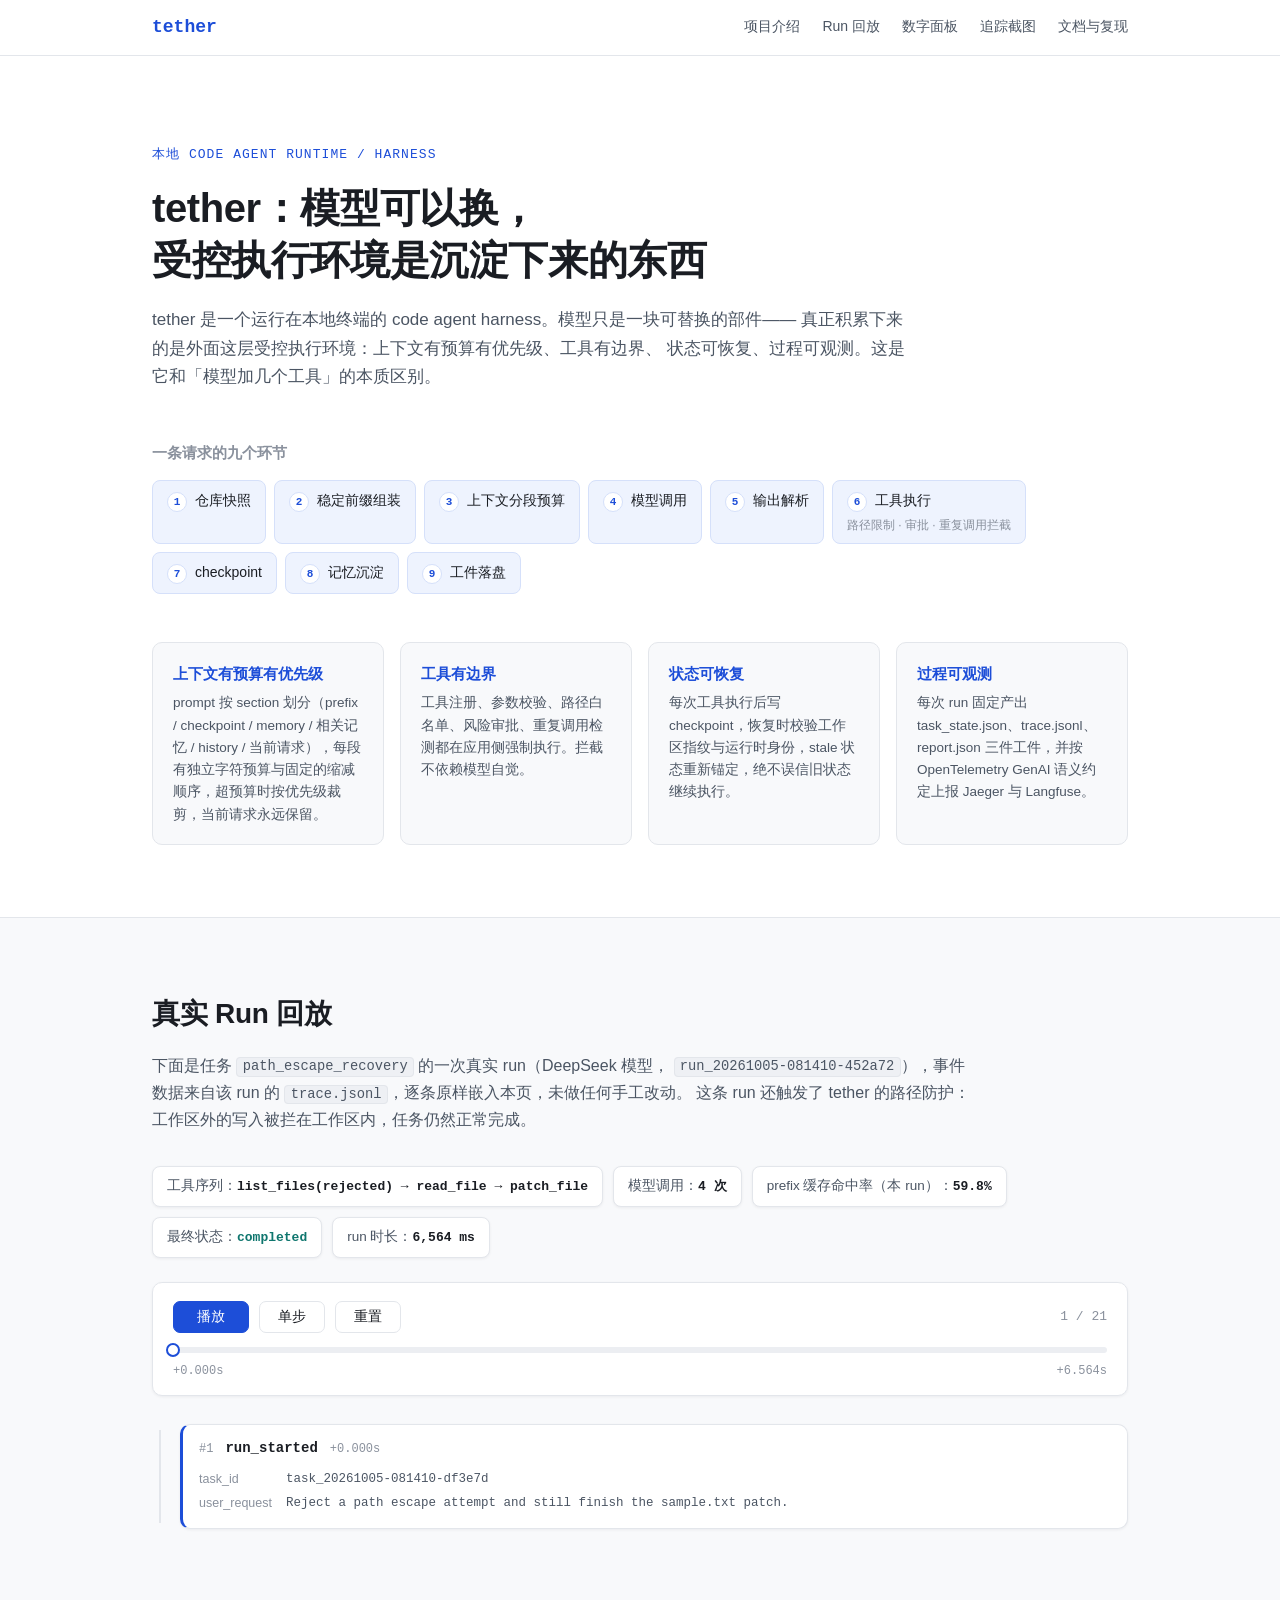
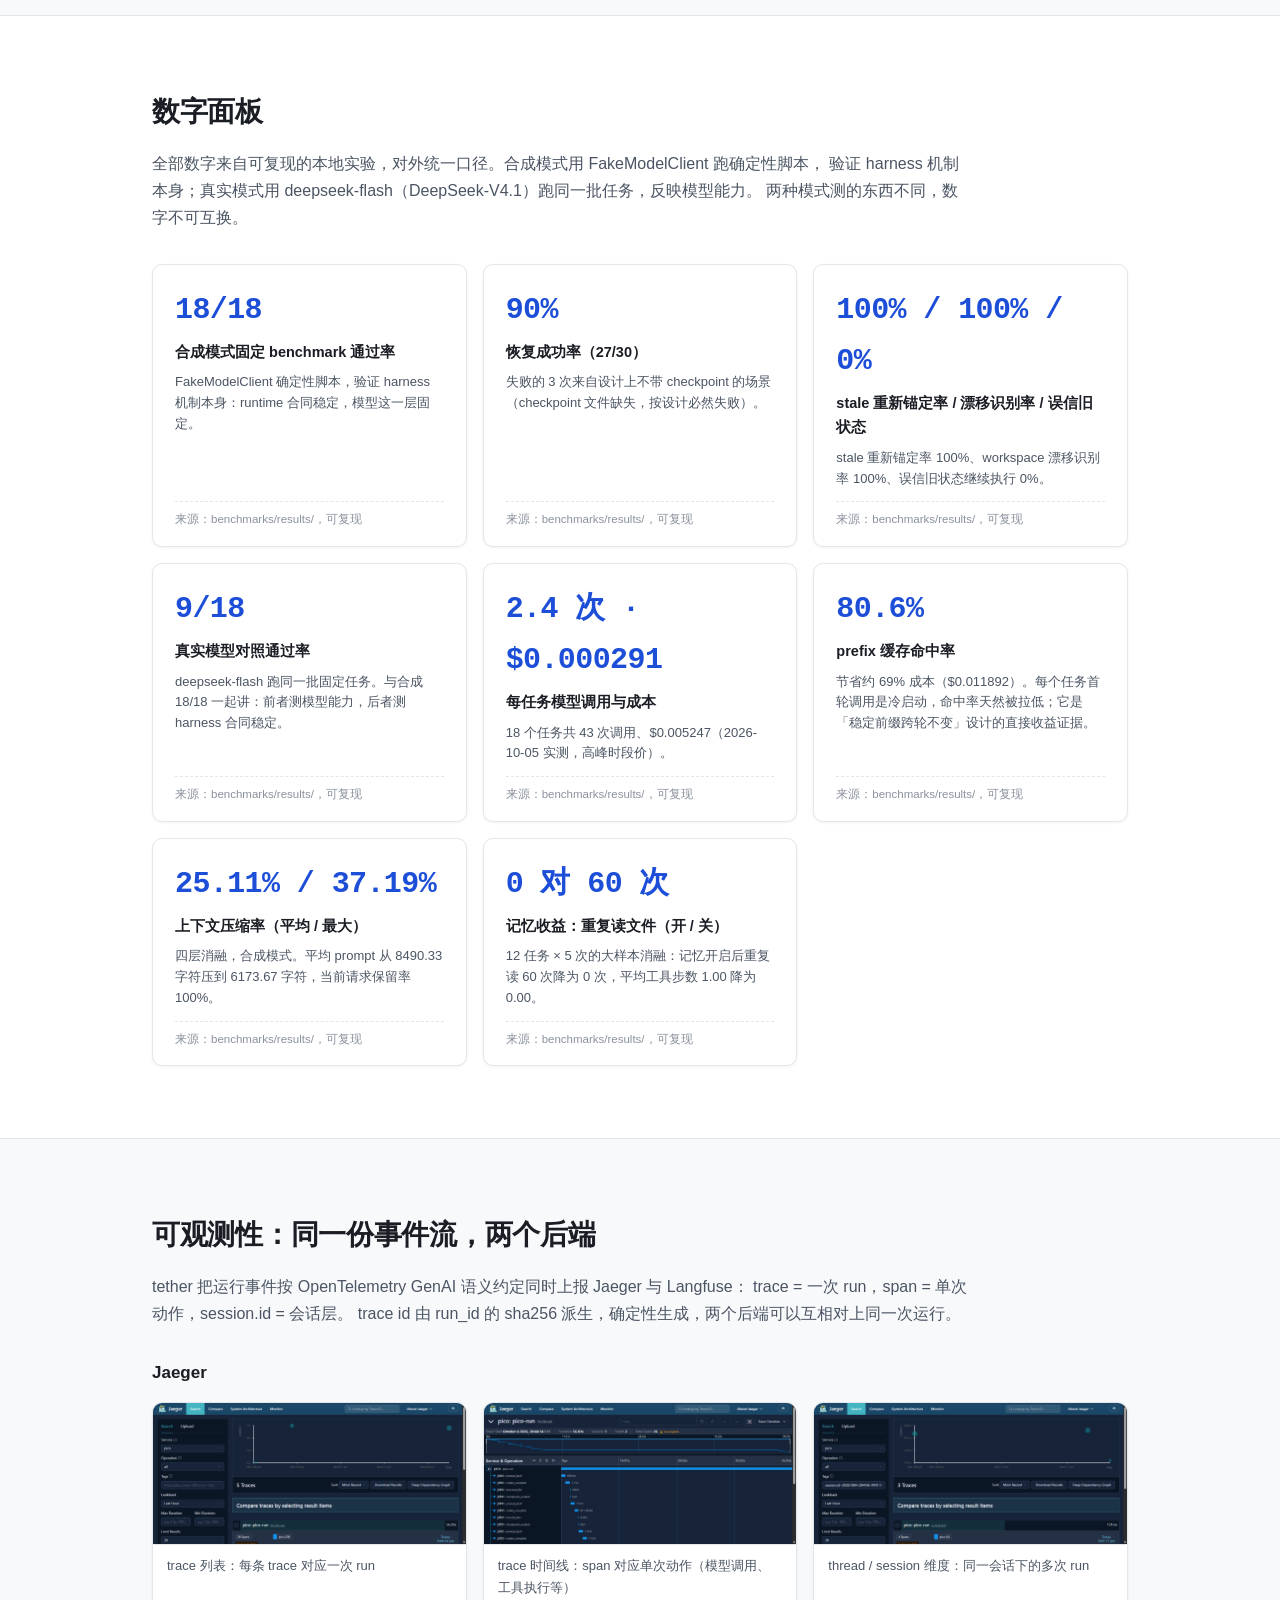
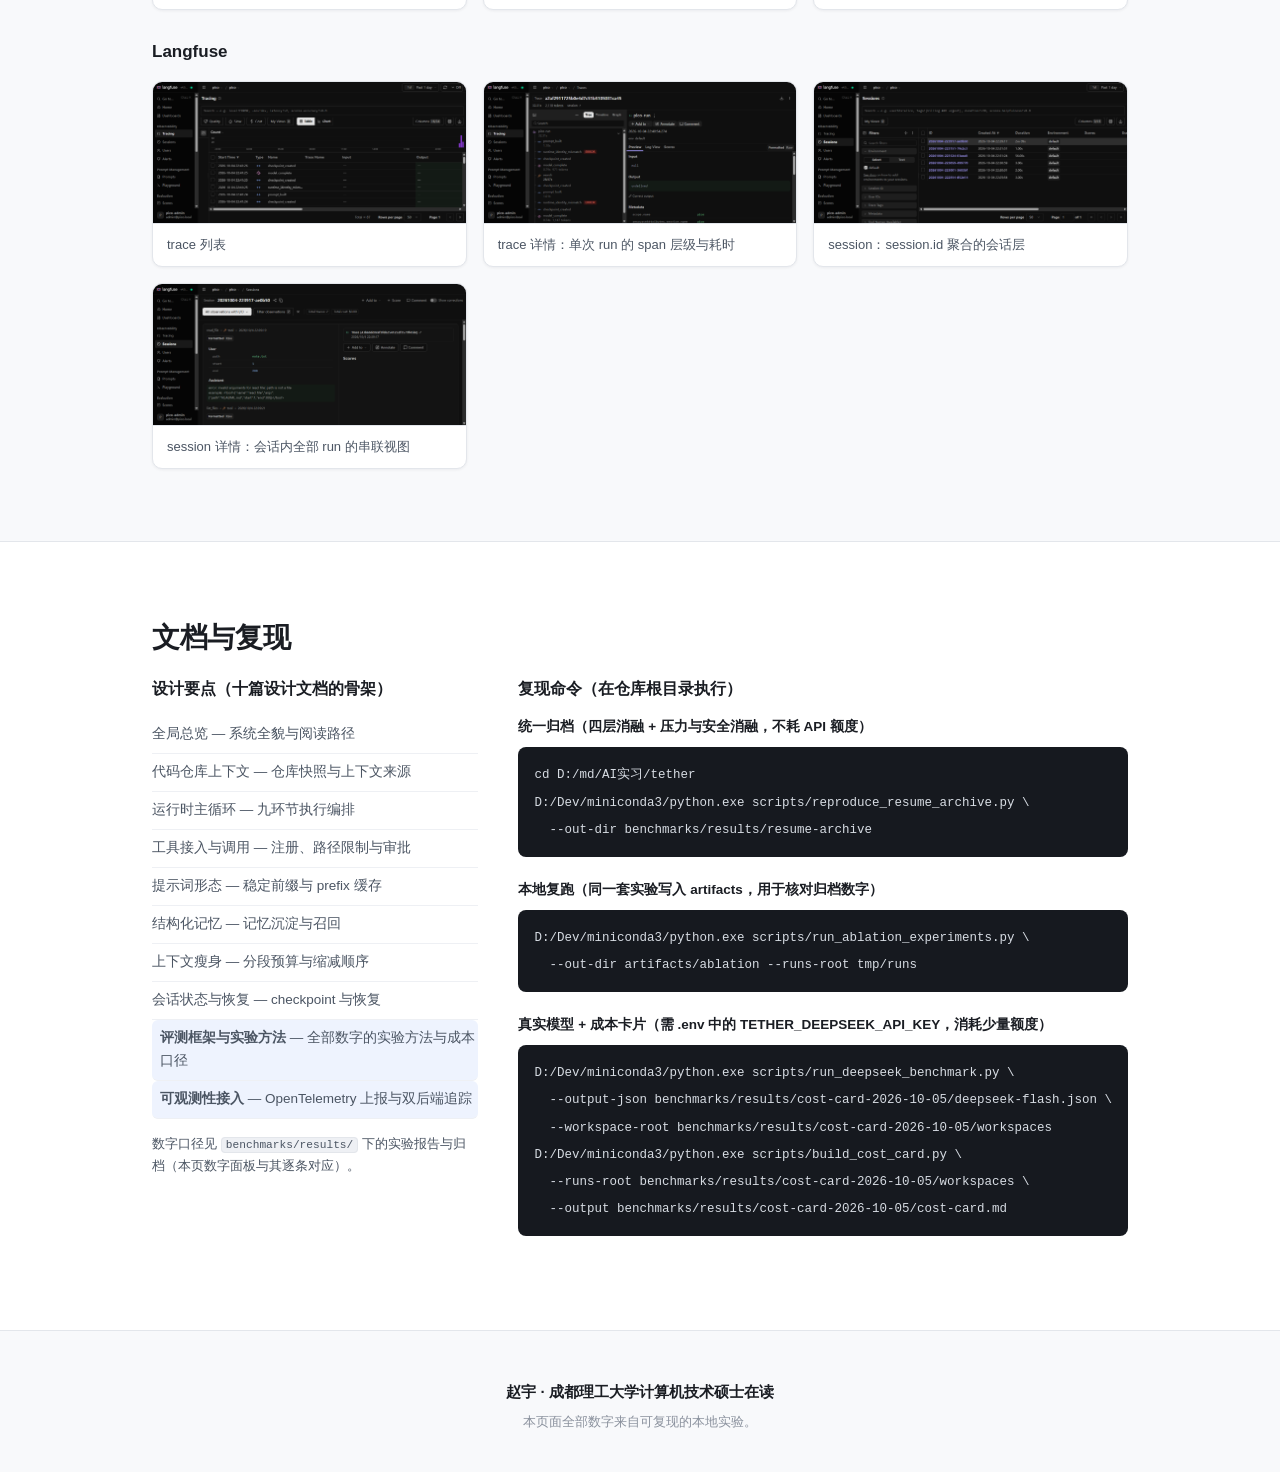
==== index.html @ e6525b17 "tether demo page" ====
<!DOCTYPE html>
<html lang="zh-CN">
<head>
  <meta charset="UTF-8">
  <meta name="viewport" content="width=device-width, initial-scale=1.0">
  <title>tether — 本地 Code Agent 运行时 · 项目演示</title>
  <meta name="description" content="tether 是一个本地的 code agent 运行时（harness）：上下文有预算有优先级、工具有边界、状态可恢复、过程可观测。本页全部数字来自可复现的本地实验。">
  <link rel="stylesheet" href="assets/style.css">
</head>
<body>

<nav class="nav">
  <div class="nav-inner">
    <span class="nav-brand">tether</span>
    <div class="nav-links">
      <a href="#intro">项目介绍</a>
      <a href="#replay">Run 回放</a>
      <a href="#metrics">数字面板</a>
      <a href="#tracing">追踪截图</a>
      <a href="#docs">文档与复现</a>
    </div>
  </div>
</nav>

<!-- ============ 1. 项目介绍 ============ -->
<header class="hero" id="intro">
  <div class="container">
    <p class="hero-kicker">本地 Code Agent Runtime / Harness</p>
    <h1>tether：模型可以换，<br>受控执行环境是沉淀下来的东西</h1>
    <p class="hero-lede">
      tether 是一个运行在本地终端的 code agent harness。模型只是一块可替换的部件——
      真正积累下来的是外面这层受控执行环境：上下文有预算有优先级、工具有边界、
      状态可恢复、过程可观测。这是它和「模型加几个工具」的本质区别。
    </p>

    <div class="pipeline">
      <h2 class="pipeline-title">一条请求的九个环节</h2>
      <ol class="pipeline-flow">
        <li>仓库快照</li>
        <li>稳定前缀组装</li>
        <li>上下文分段预算</li>
        <li>模型调用</li>
        <li>输出解析</li>
        <li>工具执行<span class="step-note">路径限制 · 审批 · 重复调用拦截</span></li>
        <li>checkpoint</li>
        <li>记忆沉淀</li>
        <li>工件落盘</li>
      </ol>
    </div>

    <div class="hero-diff">
      <div class="diff-item">
        <h3>上下文有预算有优先级</h3>
        <p>prompt 按 section 划分（prefix / checkpoint / memory / 相关记忆 / history / 当前请求），每段有独立字符预算与固定的缩减顺序，超预算时按优先级裁剪，当前请求永远保留。</p>
      </div>
      <div class="diff-item">
        <h3>工具有边界</h3>
        <p>工具注册、参数校验、路径白名单、风险审批、重复调用检测都在应用侧强制执行。拦截不依赖模型自觉。</p>
      </div>
      <div class="diff-item">
        <h3>状态可恢复</h3>
        <p>每次工具执行后写 checkpoint，恢复时校验工作区指纹与运行时身份，stale 状态重新锚定，绝不误信旧状态继续执行。</p>
      </div>
      <div class="diff-item">
        <h3>过程可观测</h3>
        <p>每次 run 固定产出 task_state.json、trace.jsonl、report.json 三件工件，并按 OpenTelemetry GenAI 语义约定上报 Jaeger 与 Langfuse。</p>
      </div>
    </div>
  </div>
</header>

<!-- ============ 2. 真实 run 回放 ============ -->
<section class="section" id="replay">
  <div class="container">
    <h2 class="section-title">真实 Run 回放</h2>
    <p class="section-desc">
      下面是任务 <code>path_escape_recovery</code> 的一次真实 run（DeepSeek 模型，
      <code>run_20261005-081410-452a72</code>），事件数据来自该 run 的
      <code>trace.jsonl</code>，逐条原样嵌入本页，未做任何手工改动。
      这条 run 还触发了 tether 的路径防护：工作区外的写入被拦在工作区内，任务仍然正常完成。
    </p>

    <div class="replay-summary" id="replay-summary"><!-- JS 从事件数据计算填充 --></div>

    <div class="player">
      <div class="player-controls">
        <button id="btn-play" class="btn btn-primary" type="button">播放</button>
        <button id="btn-step" class="btn" type="button">单步</button>
        <button id="btn-reset" class="btn" type="button">重置</button>
        <span class="player-counter" id="player-counter">0 / 0</span>
      </div>
      <div class="player-track" id="player-track">
        <div class="player-progress" id="player-progress"></div>
        <div class="player-thumb" id="player-thumb"></div>
      </div>
      <div class="player-time"><span id="time-current">+0.000s</span><span id="time-total"></span></div>
    </div>

    <div class="timeline" id="timeline"><!-- JS 渲染事件卡片 --></div>
  </div>
</section>

<!-- ============ 3. 数字面板 ============ -->
<section class="section section-alt" id="metrics">
  <div class="container">
    <h2 class="section-title">数字面板</h2>
    <p class="section-desc">
      全部数字来自可复现的本地实验，对外统一口径。合成模式用 FakeModelClient 跑确定性脚本，
      验证 harness 机制本身；真实模式用 deepseek-flash（DeepSeek-V4.1）跑同一批任务，反映模型能力。
      两种模式测的东西不同，数字不可互换。
    </p>

    <div class="metrics-grid">
      <div class="metric-card">
        <div class="metric-value">18/18</div>
        <div class="metric-label">合成模式固定 benchmark 通过率</div>
        <p class="metric-detail">FakeModelClient 确定性脚本，验证 harness 机制本身：runtime 合同稳定，模型这一层固定。</p>
        <div class="metric-source">来源：benchmarks/results/，可复现</div>
      </div>
      <div class="metric-card">
        <div class="metric-value">90%</div>
        <div class="metric-label">恢复成功率（27/30）</div>
        <p class="metric-detail">失败的 3 次来自设计上不带 checkpoint 的场景（checkpoint 文件缺失，按设计必然失败）。</p>
        <div class="metric-source">来源：benchmarks/results/，可复现</div>
      </div>
      <div class="metric-card">
        <div class="metric-value">100% / 100% / 0%</div>
        <div class="metric-label">stale 重新锚定率 / 漂移识别率 / 误信旧状态</div>
        <p class="metric-detail">stale 重新锚定率 100%、workspace 漂移识别率 100%、误信旧状态继续执行 0%。</p>
        <div class="metric-source">来源：benchmarks/results/，可复现</div>
      </div>
      <div class="metric-card">
        <div class="metric-value">9/18</div>
        <div class="metric-label">真实模型对照通过率</div>
        <p class="metric-detail">deepseek-flash 跑同一批固定任务。与合成 18/18 一起讲：前者测模型能力，后者测 harness 合同稳定。</p>
        <div class="metric-source">来源：benchmarks/results/，可复现</div>
      </div>
      <div class="metric-card">
        <div class="metric-value">2.4 次 · $0.000291</div>
        <div class="metric-label">每任务模型调用与成本</div>
        <p class="metric-detail">18 个任务共 43 次调用、$0.005247（2026-10-05 实测，高峰时段价）。</p>
        <div class="metric-source">来源：benchmarks/results/，可复现</div>
      </div>
      <div class="metric-card">
        <div class="metric-value">80.6%</div>
        <div class="metric-label">prefix 缓存命中率</div>
        <p class="metric-detail">节省约 69% 成本（$0.011892）。每个任务首轮调用是冷启动，命中率天然被拉低；它是「稳定前缀跨轮不变」设计的直接收益证据。</p>
        <div class="metric-source">来源：benchmarks/results/，可复现</div>
      </div>
      <div class="metric-card">
        <div class="metric-value">25.11% / 37.19%</div>
        <div class="metric-label">上下文压缩率（平均 / 最大）</div>
        <p class="metric-detail">四层消融，合成模式。平均 prompt 从 8490.33 字符压到 6173.67 字符，当前请求保留率 100%。</p>
        <div class="metric-source">来源：benchmarks/results/，可复现</div>
      </div>
      <div class="metric-card">
        <div class="metric-value">0 对 60 次</div>
        <div class="metric-label">记忆收益：重复读文件（开 / 关）</div>
        <p class="metric-detail">12 任务 × 5 次的大样本消融：记忆开启后重复读 60 次降为 0 次，平均工具步数 1.00 降为 0.00。</p>
        <div class="metric-source">来源：benchmarks/results/，可复现</div>
      </div>
    </div>
  </div>
</section>

<!-- ============ 4. 追踪截图 ============ -->
<section class="section" id="tracing">
  <div class="container">
    <h2 class="section-title">可观测性：同一份事件流，两个后端</h2>
    <p class="section-desc">
      tether 把运行事件按 OpenTelemetry GenAI 语义约定同时上报 Jaeger 与 Langfuse：
      trace = 一次 run，span = 单次动作，session.id = 会话层。
      trace id 由 run_id 的 sha256 派生，确定性生成，两个后端可以互相对上同一次运行。
    </p>

    <h3 class="shot-group-title">Jaeger</h3>
    <div class="shots-grid">
      <figure class="shot">
        <img src="assets/trace-list.png" alt="Jaeger trace 列表" loading="lazy">
        <figcaption>trace 列表：每条 trace 对应一次 run</figcaption>
      </figure>
      <figure class="shot">
        <img src="assets/trace-timeline.png" alt="Jaeger trace 时间线" loading="lazy">
        <figcaption>trace 时间线：span 对应单次动作（模型调用、工具执行等）</figcaption>
      </figure>
      <figure class="shot">
        <img src="assets/thread-session.png" alt="Jaeger 会话维度" loading="lazy">
        <figcaption>thread / session 维度：同一会话下的多次 run</figcaption>
      </figure>
    </div>

    <h3 class="shot-group-title">Langfuse</h3>
    <div class="shots-grid">
      <figure class="shot">
        <img src="assets/langfuse-trace-list.png" alt="Langfuse trace 列表" loading="lazy">
        <figcaption>trace 列表</figcaption>
      </figure>
      <figure class="shot">
        <img src="assets/langfuse-trace-detail.png" alt="Langfuse trace 详情" loading="lazy">
        <figcaption>trace 详情：单次 run 的 span 层级与耗时</figcaption>
      </figure>
      <figure class="shot">
        <img src="assets/langfuse-session.png" alt="Langfuse 会话" loading="lazy">
        <figcaption>session：session.id 聚合的会话层</figcaption>
      </figure>
      <figure class="shot">
        <img src="assets/langfuse-session-detail.png" alt="Langfuse 会话详情" loading="lazy">
        <figcaption>session 详情：会话内全部 run 的串联视图</figcaption>
      </figure>
    </div>
  </div>
</section>

<!-- ============ 5. 文档与复现入口 ============ -->
<section class="section section-alt" id="docs">
  <div class="container">
    <h2 class="section-title">文档与复现</h2>

    <div class="docs-cols">
      <div>
        <h3 class="docs-subtitle">设计要点（十篇设计文档的骨架）</h3>
        <ul class="doc-list">
          <li>全局总览 — 系统全貌与阅读路径</li>
          <li>代码仓库上下文 — 仓库快照与上下文来源</li>
          <li>运行时主循环 — 九环节执行编排</li>
          <li>工具接入与调用 — 注册、路径限制与审批</li>
          <li>提示词形态 — 稳定前缀与 prefix 缓存</li>
          <li>结构化记忆 — 记忆沉淀与召回</li>
          <li>上下文瘦身 — 分段预算与缩减顺序</li>
          <li>会话状态与恢复 — checkpoint 与恢复</li>
          <li class="doc-hl"><strong>评测框架与实验方法</strong> — 全部数字的实验方法与成本口径</li>
          <li class="doc-hl"><strong>可观测性接入</strong> — OpenTelemetry 上报与双后端追踪</li>
        </ul>
        <p class="docs-note">数字口径见 <code>benchmarks/results/</code> 下的实验报告与归档（本页数字面板与其逐条对应）。</p>
      </div>

      <div>
        <h3 class="docs-subtitle">复现命令（在仓库根目录执行）</h3>

        <div class="cmd-block">
          <div class="cmd-title">统一归档（四层消融 + 压力与安全消融，不耗 API 额度）</div>
          <pre><code>cd D:/md/AI实习/tether
D:/Dev/miniconda3/python.exe scripts/reproduce_resume_archive.py \
  --out-dir benchmarks/results/resume-archive</code></pre>
        </div>

        <div class="cmd-block">
          <div class="cmd-title">本地复跑（同一套实验写入 artifacts，用于核对归档数字）</div>
          <pre><code>D:/Dev/miniconda3/python.exe scripts/run_ablation_experiments.py \
  --out-dir artifacts/ablation --runs-root tmp/runs</code></pre>
        </div>

        <div class="cmd-block">
          <div class="cmd-title">真实模型 + 成本卡片（需 .env 中的 TETHER_DEEPSEEK_API_KEY，消耗少量额度）</div>
          <pre><code>D:/Dev/miniconda3/python.exe scripts/run_deepseek_benchmark.py \
  --output-json benchmarks/results/cost-card-2026-10-05/deepseek-flash.json \
  --workspace-root benchmarks/results/cost-card-2026-10-05/workspaces
D:/Dev/miniconda3/python.exe scripts/build_cost_card.py \
  --runs-root benchmarks/results/cost-card-2026-10-05/workspaces \
  --output benchmarks/results/cost-card-2026-10-05/cost-card.md</code></pre>
        </div>
      </div>
    </div>
  </div>
</section>

<footer class="footer">
  <div class="container">
    <p class="footer-author">赵宇 · 成都理工大学计算机技术硕士在读</p>
    <p class="footer-decl">本页面全部数字来自可复现的本地实验。</p>
  </div>
</footer>

<script src="assets/events.js"></script>
<script src="assets/app.js"></script>
</body>
</html>
---- assets/style.css ----
/* tether 演示站 · 浅色主题 */
:root {
  --bg: #f8f9fb;
  --surface: #ffffff;
  --border: #e3e6eb;
  --text: #1a1d23;
  --text-2: #4b5563;
  --text-3: #8a919d;
  --accent: #1d4ed8;
  --accent-soft: #eef3fe;
  --ok: #0f766e;
  --warn: #b45309;
  --err: #b91c1c;
  --mono: ui-monospace, "SF Mono", Consolas, "Cascadia Mono", Menlo, monospace;
  --sans: -apple-system, BlinkMacSystemFont, "Segoe UI", "PingFang SC",
    "Hiragino Sans GB", "Microsoft YaHei", sans-serif;
  --radius: 10px;
  --shadow: 0 1px 3px rgba(16, 24, 40, 0.06);
}

* { box-sizing: border-box; margin: 0; padding: 0; }

html { scroll-behavior: smooth; }

body {
  background: var(--bg);
  color: var(--text);
  font-family: var(--sans);
  font-size: 16px;
  line-height: 1.7;
}

code {
  font-family: var(--mono);
  font-size: 0.86em;
  background: #eef0f4;
  border: 1px solid var(--border);
  border-radius: 4px;
  padding: 0.08em 0.38em;
}

.container { max-width: 1024px; margin: 0 auto; padding: 0 24px; }

/* ---------- 导航 ---------- */
.nav {
  position: sticky;
  top: 0;
  z-index: 100;
  background: rgba(255, 255, 255, 0.92);
  backdrop-filter: blur(8px);
  border-bottom: 1px solid var(--border);
}
.nav-inner {
  max-width: 1024px;
  margin: 0 auto;
  padding: 12px 24px;
  display: flex;
  align-items: center;
  justify-content: space-between;
}
.nav-brand {
  font-family: var(--mono);
  font-weight: 700;
  font-size: 18px;
  color: var(--accent);
}
.nav-links { display: flex; gap: 22px; }
.nav-links a {
  color: var(--text-2);
  text-decoration: none;
  font-size: 14px;
}
.nav-links a:hover { color: var(--accent); }

/* ---------- Hero ---------- */
.hero { padding: 88px 0 72px; background: var(--surface); border-bottom: 1px solid var(--border); }
.hero-kicker {
  font-family: var(--mono);
  font-size: 13px;
  letter-spacing: 0.08em;
  color: var(--accent);
  text-transform: uppercase;
  margin-bottom: 16px;
}
.hero h1 {
  font-size: 40px;
  line-height: 1.3;
  letter-spacing: -0.01em;
  margin-bottom: 20px;
}
.hero-lede {
  font-size: 17px;
  color: var(--text-2);
  max-width: 760px;
  margin-bottom: 48px;
}

.pipeline { margin-bottom: 48px; }
.pipeline-title { font-size: 15px; color: var(--text-3); font-weight: 600; margin-bottom: 14px; }
.pipeline-flow {
  list-style: none;
  display: flex;
  flex-wrap: wrap;
  gap: 8px;
  counter-reset: step;
}
.pipeline-flow li {
  counter-increment: step;
  background: var(--accent-soft);
  border: 1px solid #d5e0fa;
  border-radius: 8px;
  padding: 8px 14px;
  font-size: 14px;
  color: var(--text);
}
.pipeline-flow li::before {
  content: counter(step);
  font-family: var(--mono);
  font-size: 11px;
  font-weight: 700;
  color: var(--accent);
  background: #fff;
  border: 1px solid #d5e0fa;
  border-radius: 50%;
  width: 18px;
  height: 18px;
  display: inline-flex;
  align-items: center;
  justify-content: center;
  margin-right: 8px;
}
.pipeline-flow .step-note {
  display: block;
  font-size: 12px;
  color: var(--text-3);
  margin-top: 2px;
}

.hero-diff {
  display: grid;
  grid-template-columns: repeat(auto-fit, minmax(220px, 1fr));
  gap: 16px;
}
.diff-item {
  background: var(--bg);
  border: 1px solid var(--border);
  border-radius: var(--radius);
  padding: 18px 20px;
}
.diff-item h3 { font-size: 15px; margin-bottom: 6px; color: var(--accent); }
.diff-item p { font-size: 13.5px; color: var(--text-2); line-height: 1.65; }

/* ---------- 通用 section ---------- */
.section { padding: 72px 0; }
.section-alt { background: var(--surface); border-top: 1px solid var(--border); border-bottom: 1px solid var(--border); }
.section-title { font-size: 28px; letter-spacing: -0.01em; margin-bottom: 14px; }
.section-desc { color: var(--text-2); max-width: 820px; margin-bottom: 32px; }

/* ---------- 回放摘要条 ---------- */
.replay-summary {
  display: flex;
  flex-wrap: wrap;
  gap: 10px;
  margin-bottom: 24px;
}
.summary-chip {
  background: var(--surface);
  border: 1px solid var(--border);
  border-radius: 8px;
  padding: 8px 14px;
  font-size: 13.5px;
  color: var(--text-2);
  box-shadow: var(--shadow);
}
.summary-chip strong { color: var(--text); font-family: var(--mono); font-size: 13px; }
.summary-chip.chip-ok strong { color: var(--ok); }

/* ---------- 播放器 ---------- */
.player {
  background: var(--surface);
  border: 1px solid var(--border);
  border-radius: var(--radius);
  padding: 18px 20px 14px;
  box-shadow: var(--shadow);
  margin-bottom: 28px;
  position: sticky;
  top: 57px;
  z-index: 50;
}
.player-controls { display: flex; align-items: center; gap: 10px; margin-bottom: 14px; }
.btn {
  font-family: var(--sans);
  font-size: 14px;
  padding: 6px 18px;
  border-radius: 7px;
  border: 1px solid var(--border);
  background: var(--surface);
  color: var(--text);
  cursor: pointer;
  transition: border-color 0.15s, background 0.15s;
}
.btn:hover { border-color: var(--accent); color: var(--accent); }
.btn-primary { background: var(--accent); border-color: var(--accent); color: #fff; min-width: 76px; }
.btn-primary:hover { background: #1a44be; color: #fff; }
.player-counter { margin-left: auto; font-family: var(--mono); font-size: 13px; color: var(--text-3); }

.player-track {
  position: relative;
  height: 6px;
  background: #eceef2;
  border-radius: 3px;
  cursor: pointer;
}
.player-progress {
  position: absolute;
  left: 0; top: 0; bottom: 0;
  width: 0;
  background: var(--accent);
  border-radius: 3px;
}
.player-thumb {
  position: absolute;
  top: 50%;
  left: 0;
  width: 14px;
  height: 14px;
  background: #fff;
  border: 2.5px solid var(--accent);
  border-radius: 50%;
  transform: translate(-50%, -50%);
  pointer-events: none;
}
.player-time {
  display: flex;
  justify-content: space-between;
  font-family: var(--mono);
  font-size: 12px;
  color: var(--text-3);
  margin-top: 8px;
}

/* ---------- 时间线 ---------- */
.timeline { position: relative; padding-left: 28px; }
.timeline::before {
  content: "";
  position: absolute;
  left: 7px;
  top: 6px;
  bottom: 6px;
  width: 2px;
  background: var(--border);
}

.ev-card {
  position: relative;
  background: var(--surface);
  border: 1px solid var(--border);
  border-left: 3px solid var(--text-3);
  border-radius: var(--radius);
  box-shadow: var(--shadow);
  margin-bottom: 14px;
  overflow: hidden;
  animation: ev-in 0.25s ease-out;
}
@keyframes ev-in {
  from { opacity: 0; transform: translateY(8px); }
  to { opacity: 1; transform: translateY(0); }
}
.ev-card::before {
  content: "";
  position: absolute;
  left: -26px;
  top: 22px;
  width: 10px;
  height: 10px;
  border-radius: 50%;
  background: var(--surface);
  border: 2.5px solid var(--text-3);
}
.ev-card.ev-run_started       { border-left-color: var(--accent); }
.ev-card.ev-run_started::before       { border-color: var(--accent); }
.ev-card.ev-prompt_built      { border-left-color: #7c3aed; }
.ev-card.ev-prompt_built::before      { border-color: #7c3aed; }
.ev-card.ev-model_requested   { border-left-color: #0369a1; }
.ev-card.ev-model_requested::before   { border-color: #0369a1; }
.ev-card.ev-model_parsed      { border-left-color: #0369a1; }
.ev-card.ev-model_parsed::before      { border-color: #0369a1; }
.ev-card.ev-tool_executed     { border-left-color: var(--ok); }
.ev-card.ev-tool_executed::before     { border-color: var(--ok); }
.ev-card.ev-tool_executed.ev-rejected { border-left-color: var(--err); }
.ev-card.ev-tool_executed.ev-rejected::before { border-color: var(--err); }
.ev-card.ev-checkpoint_created { border-left-color: var(--warn); }
.ev-card.ev-checkpoint_created::before { border-color: var(--warn); }
.ev-card.ev-runtime_identity_mismatch { border-left-color: var(--err); }
.ev-card.ev-runtime_identity_mismatch::before { border-color: var(--err); }
.ev-card.ev-run_finished      { border-left-color: var(--ok); }
.ev-card.ev-run_finished::before      { border-color: var(--ok); }

.ev-head {
  display: flex;
  align-items: baseline;
  gap: 12px;
  padding: 12px 16px 8px;
  flex-wrap: wrap;
}
.ev-index { font-family: var(--mono); font-size: 12px; color: var(--text-3); }
.ev-name { font-family: var(--mono); font-size: 14px; font-weight: 700; }
.ev-time { font-family: var(--mono); font-size: 12px; color: var(--text-3); }
.ev-dur {
  font-family: var(--mono);
  font-size: 11.5px;
  color: var(--text-2);
  background: #eef0f4;
  border-radius: 4px;
  padding: 1px 7px;
}
.ev-badge {
  font-family: var(--mono);
  font-size: 11.5px;
  font-weight: 700;
  border-radius: 4px;
  padding: 1px 8px;
  margin-left: auto;
}
.badge-ok   { background: #e6f5f2; color: var(--ok); }
.badge-err  { background: #fdeaea; color: var(--err); }
.badge-info { background: var(--accent-soft); color: var(--accent); }

.ev-body { padding: 0 16px 14px; font-size: 13.5px; color: var(--text-2); }
.ev-body dl {
  display: grid;
  grid-template-columns: max-content 1fr;
  gap: 3px 14px;
}
.ev-body dt { color: var(--text-3); font-size: 12.5px; white-space: nowrap; }
.ev-body dd { font-family: var(--mono); font-size: 12.5px; word-break: break-all; }
.ev-body pre {
  font-family: var(--mono);
  font-size: 12.5px;
  background: #f3f4f7;
  border: 1px solid var(--border);
  border-radius: 6px;
  padding: 10px 12px;
  margin-top: 8px;
  overflow-x: auto;
  white-space: pre-wrap;
  word-break: break-all;
  line-height: 1.55;
}
.ev-final {
  font-size: 14.5px;
  color: var(--text);
  background: #f0faf6;
  border: 1px solid #cbe8dd;
  border-radius: 6px;
  padding: 12px 14px;
  margin-top: 6px;
}
.ev-sections { margin-top: 8px; }
.ev-sections table {
  width: 100%;
  border-collapse: collapse;
  font-family: var(--mono);
  font-size: 12px;
}
.ev-sections th, .ev-sections td {
  text-align: right;
  padding: 4px 8px;
  border-bottom: 1px solid #eef0f4;
  color: var(--text-2);
}
.ev-sections th:first-child, .ev-sections td:first-child { text-align: left; color: var(--text-3); }
.ev-label { font-size: 12.5px; color: var(--text-3); margin-top: 8px; }

/* ---------- 数字面板 ---------- */
.metrics-grid {
  display: grid;
  grid-template-columns: repeat(auto-fill, minmax(290px, 1fr));
  gap: 16px;
}
.metric-card {
  background: var(--bg);
  border: 1px solid var(--border);
  border-radius: var(--radius);
  padding: 20px 22px 16px;
  display: flex;
  flex-direction: column;
}
.section-alt .metric-card { background: var(--surface); box-shadow: var(--shadow); }
.metric-value {
  font-family: var(--mono);
  font-size: 30px;
  font-weight: 700;
  color: var(--accent);
  letter-spacing: -0.02em;
  margin-bottom: 4px;
}
.metric-label { font-size: 14.5px; font-weight: 600; margin-bottom: 8px; }
.metric-detail { font-size: 13px; color: var(--text-2); line-height: 1.6; flex: 1; }
.metric-source {
  font-size: 11.5px;
  color: var(--text-3);
  margin-top: 12px;
  padding-top: 8px;
  border-top: 1px dashed var(--border);
}

/* ---------- 追踪截图 ---------- */
.shot-group-title {
  font-size: 17px;
  margin: 28px 0 14px;
  color: var(--text);
}
.shot-group-title:first-of-type { margin-top: 0; }
.shots-grid {
  display: grid;
  grid-template-columns: repeat(auto-fill, minmax(300px, 1fr));
  gap: 16px;
}
.shot {
  background: var(--surface);
  border: 1px solid var(--border);
  border-radius: var(--radius);
  overflow: hidden;
  box-shadow: var(--shadow);
}
.shot img { width: 100%; display: block; border-bottom: 1px solid var(--border); }
.shot figcaption { font-size: 13px; color: var(--text-2); padding: 10px 14px; }

/* ---------- 文档与复现 ---------- */
.docs-cols {
  display: grid;
  grid-template-columns: 1fr 1.1fr;
  gap: 40px;
}
@media (max-width: 860px) {
  .docs-cols { grid-template-columns: 1fr; }
  .hero h1 { font-size: 30px; }
  .nav-links { display: none; }
}
.docs-subtitle { font-size: 16px; margin-bottom: 14px; }
.doc-list { list-style: none; }
.doc-list li {
  font-size: 13.5px;
  color: var(--text-2);
  padding: 7px 0;
  border-bottom: 1px solid #eef0f4;
}
.doc-hl { background: var(--accent-soft); border-radius: 6px; padding-left: 8px !important; }
.docs-note { font-size: 13px; color: var(--text-2); margin-top: 14px; }

.cmd-block { margin-bottom: 22px; }
.cmd-title { font-size: 13.5px; font-weight: 600; margin-bottom: 8px; }
.cmd-block pre {
  background: #16191f;
  color: #d7dce3;
  border-radius: 8px;
  padding: 14px 16px;
  overflow-x: auto;
}
.cmd-block pre code {
  background: none;
  border: none;
  padding: 0;
  color: inherit;
  font-size: 12.5px;
  line-height: 1.7;
}

/* ---------- 页脚 ---------- */
.footer { padding: 48px 0 40px; text-align: center; }
.footer-author { font-size: 15px; font-weight: 600; margin-bottom: 6px; }
.footer-decl { font-size: 13px; color: var(--text-3); }
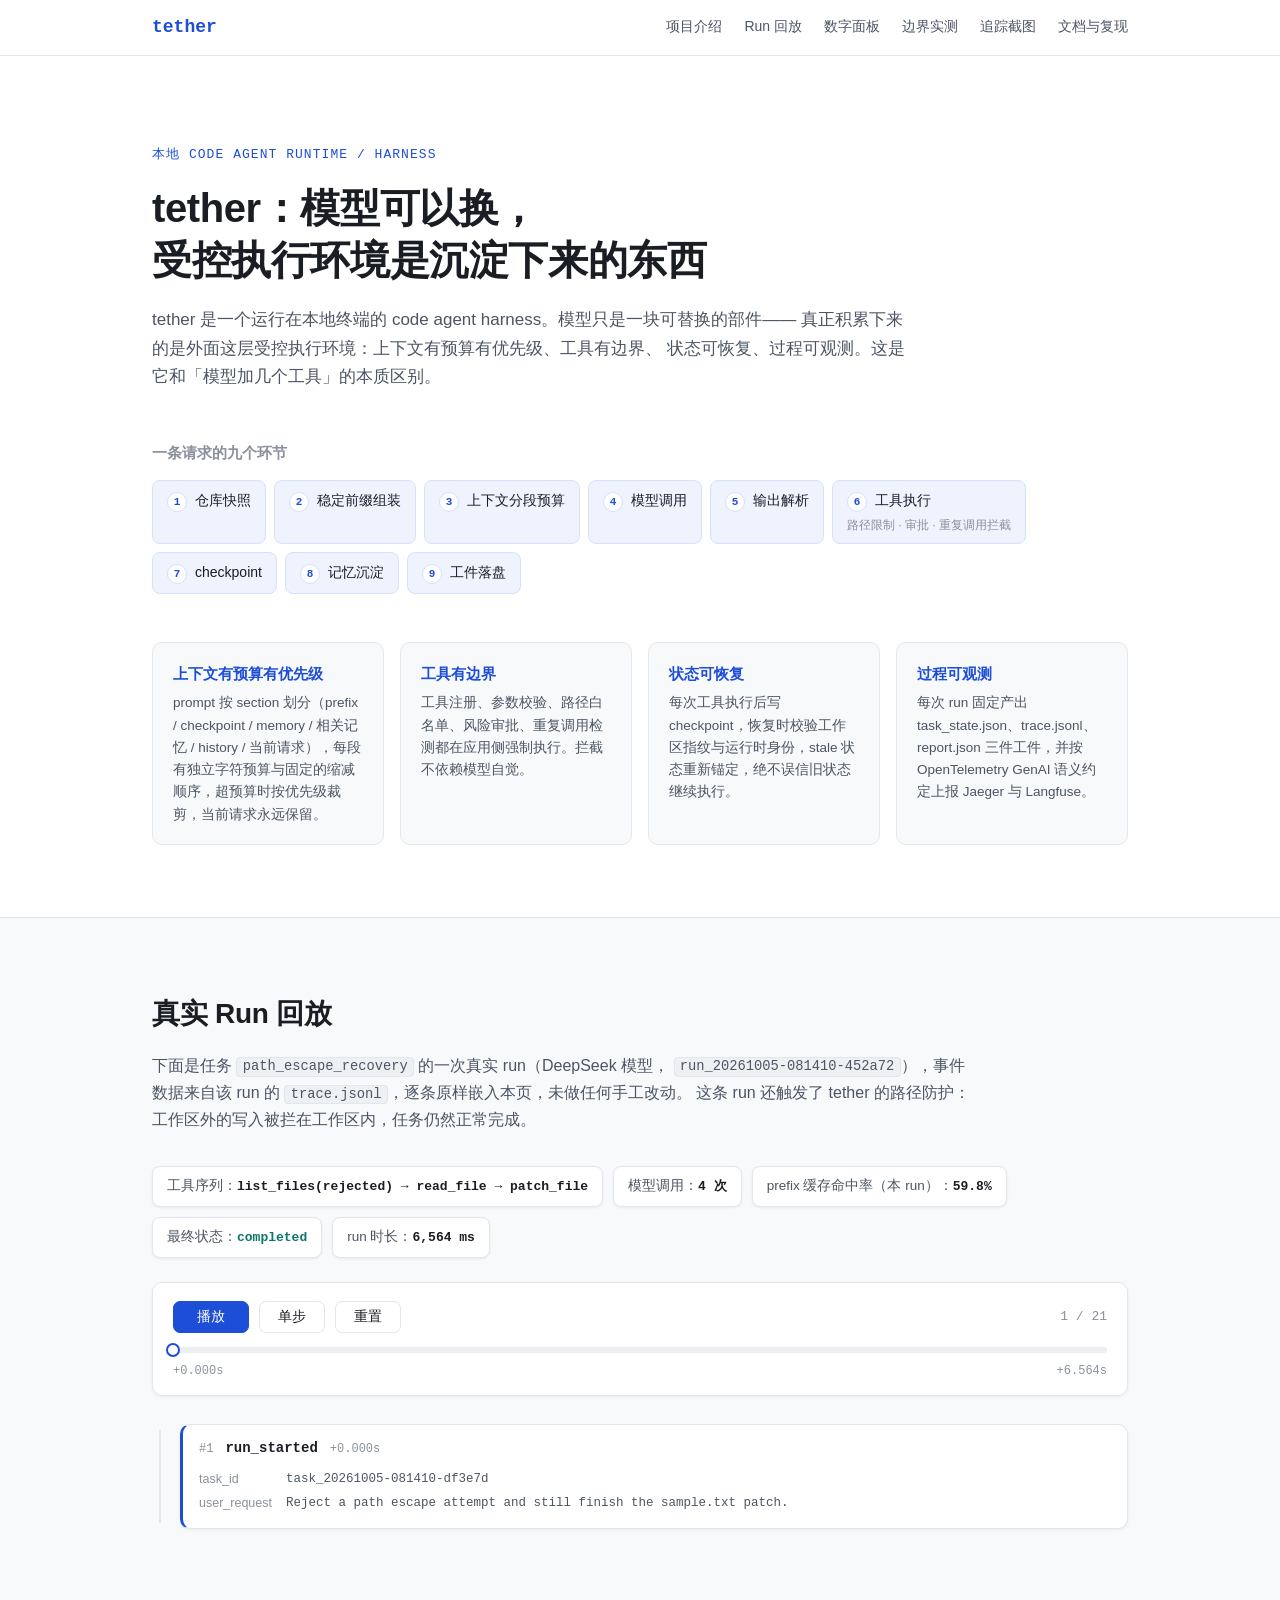
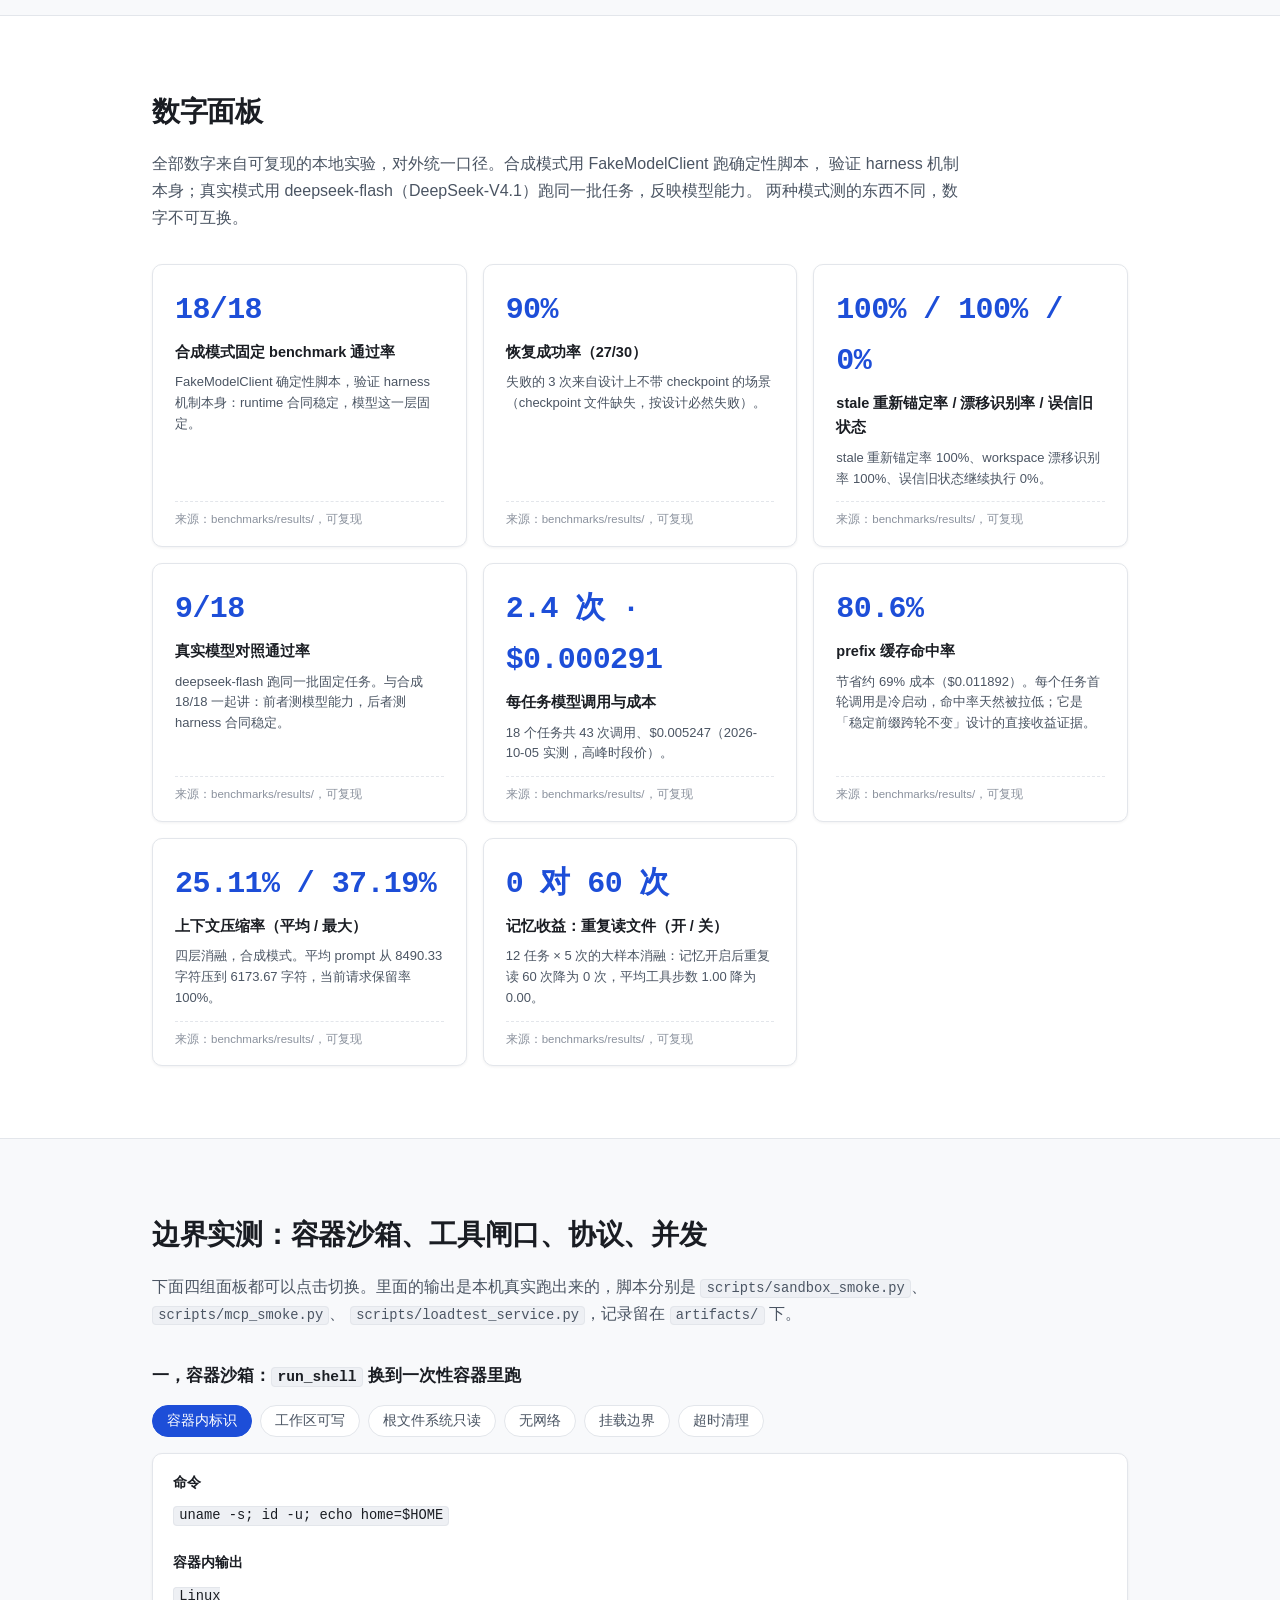
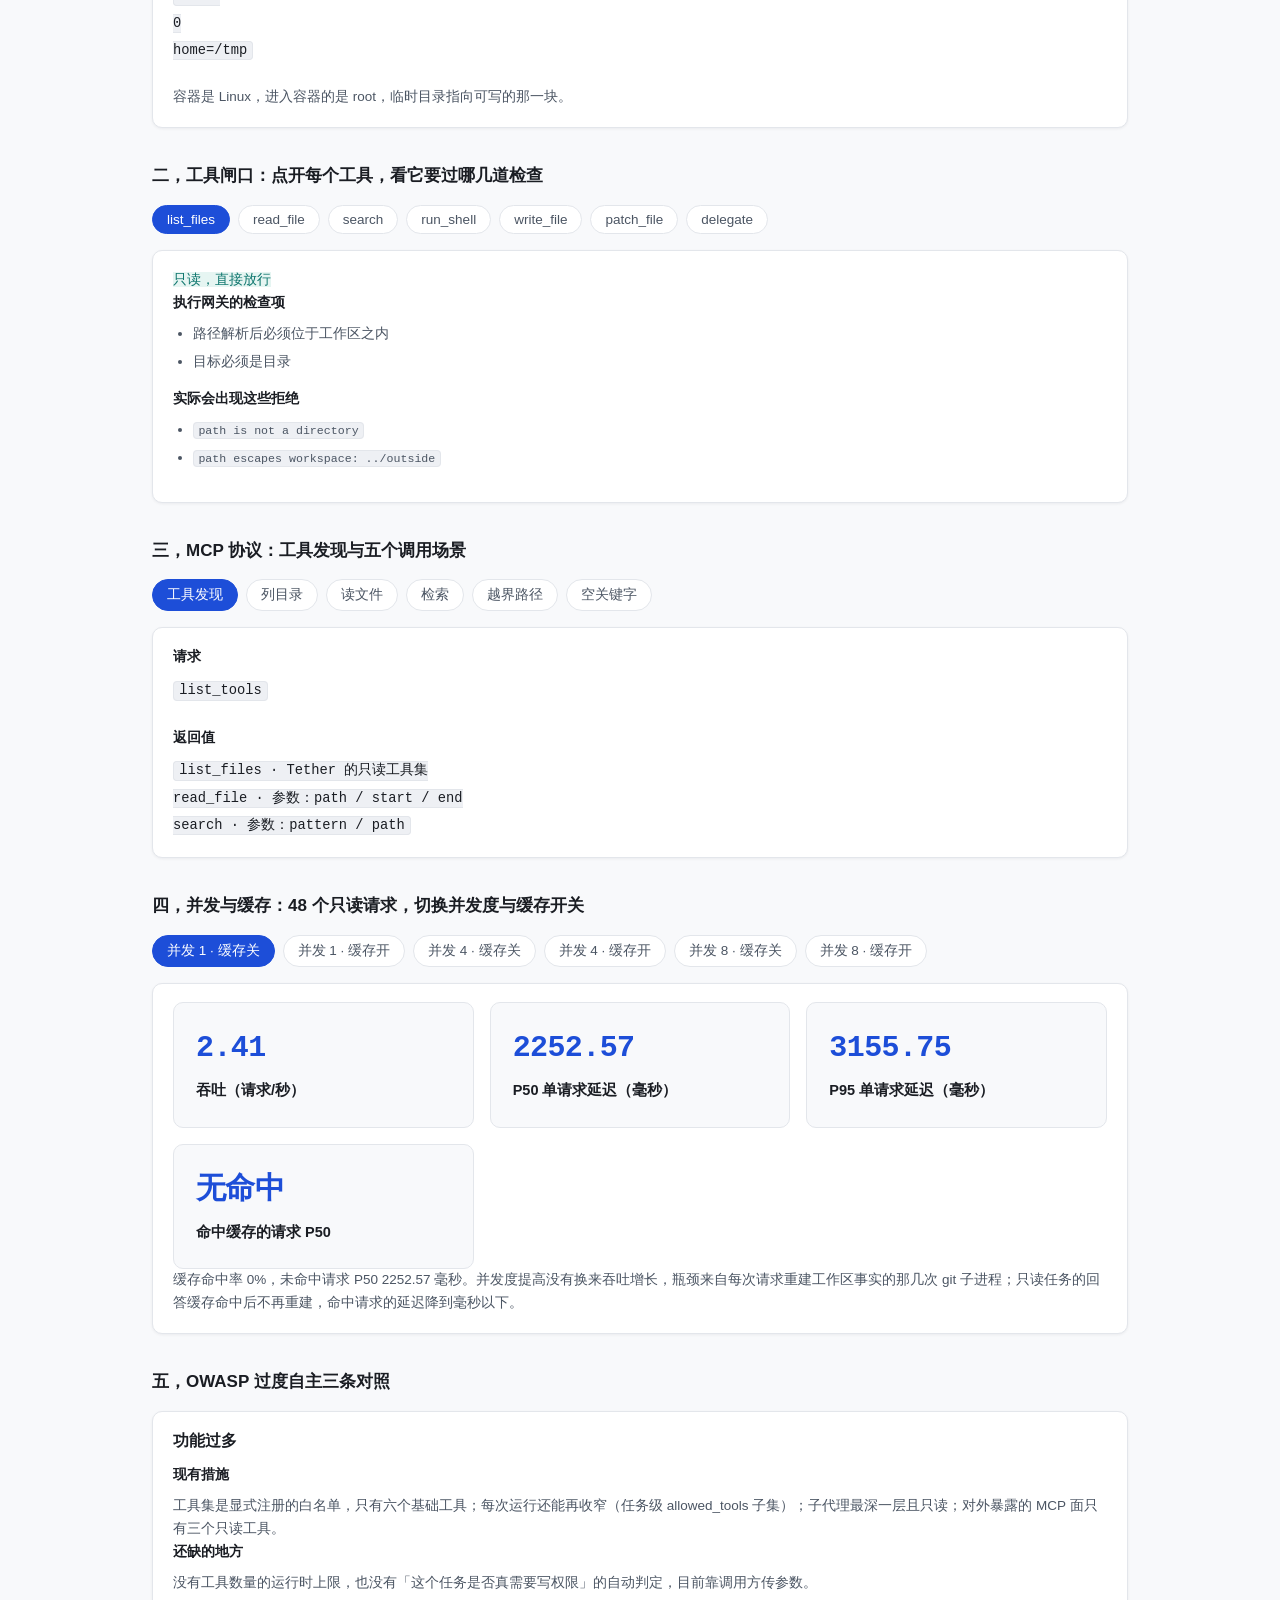
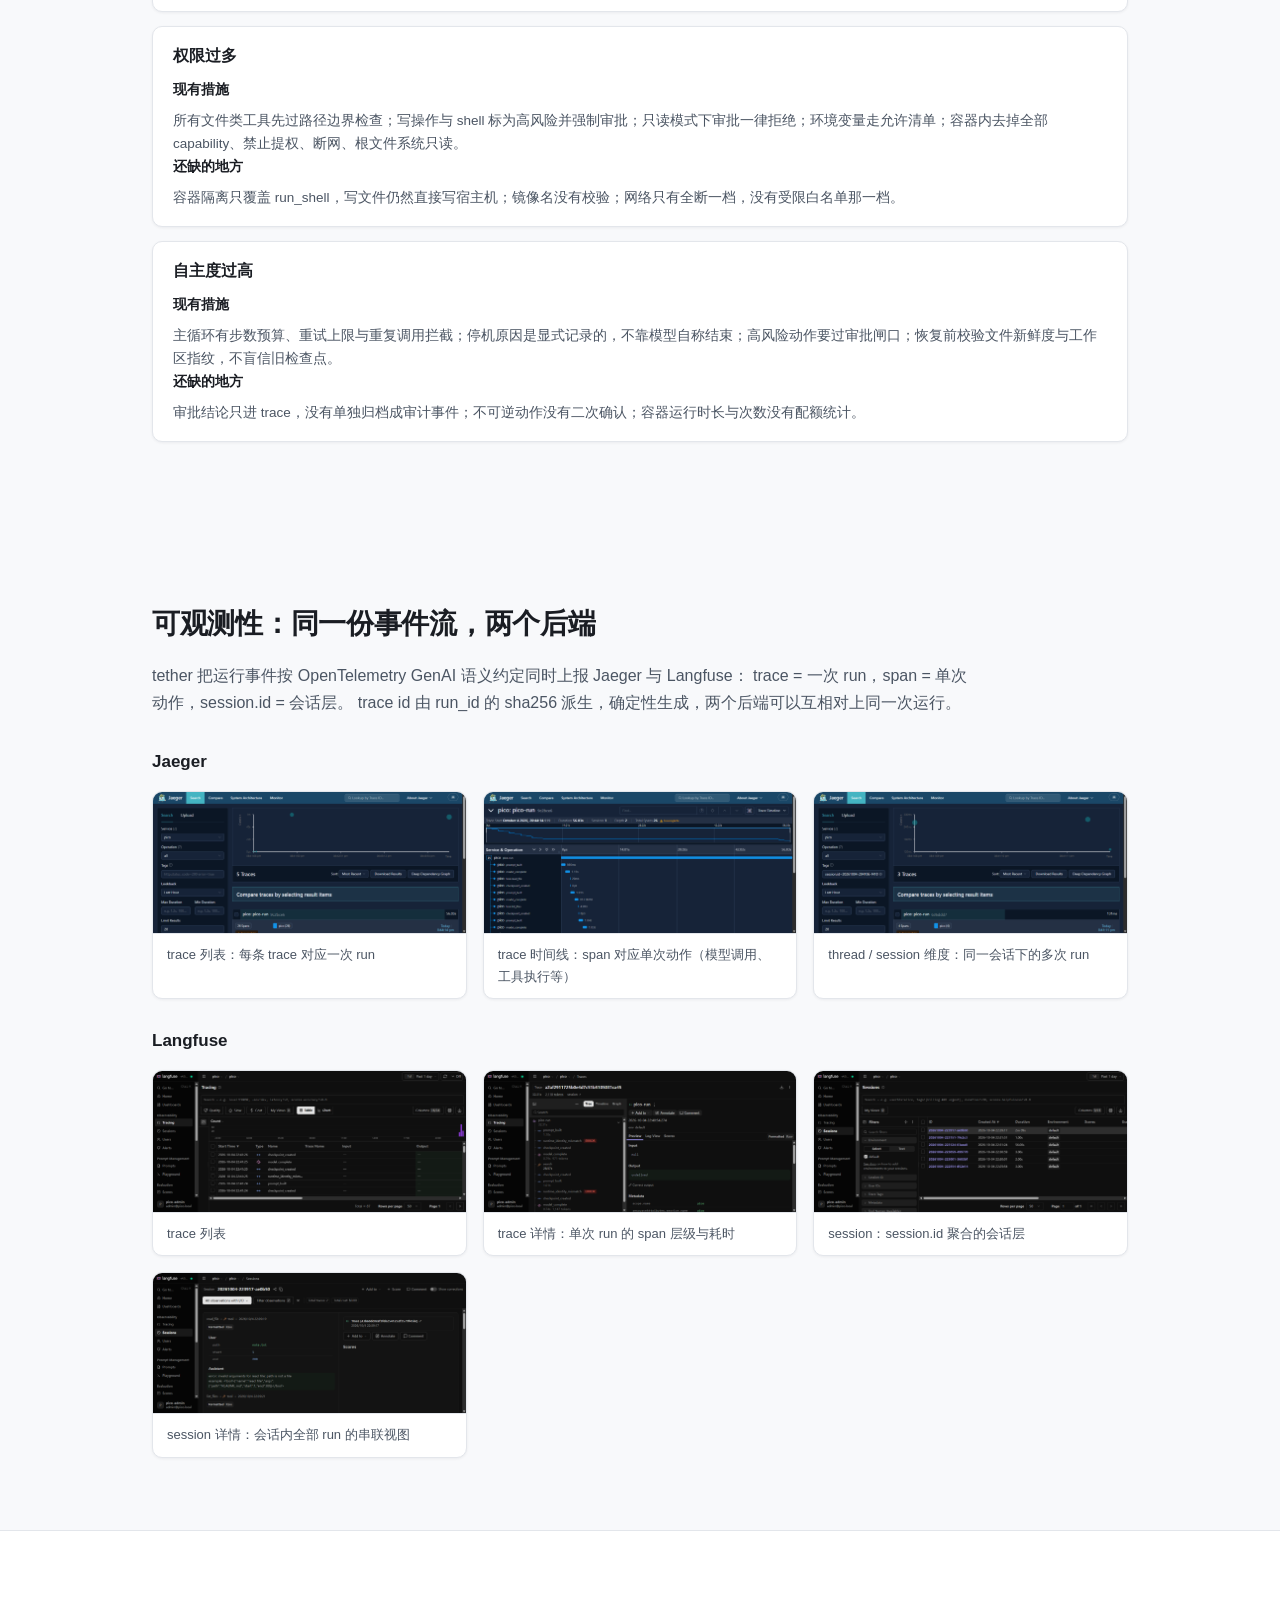
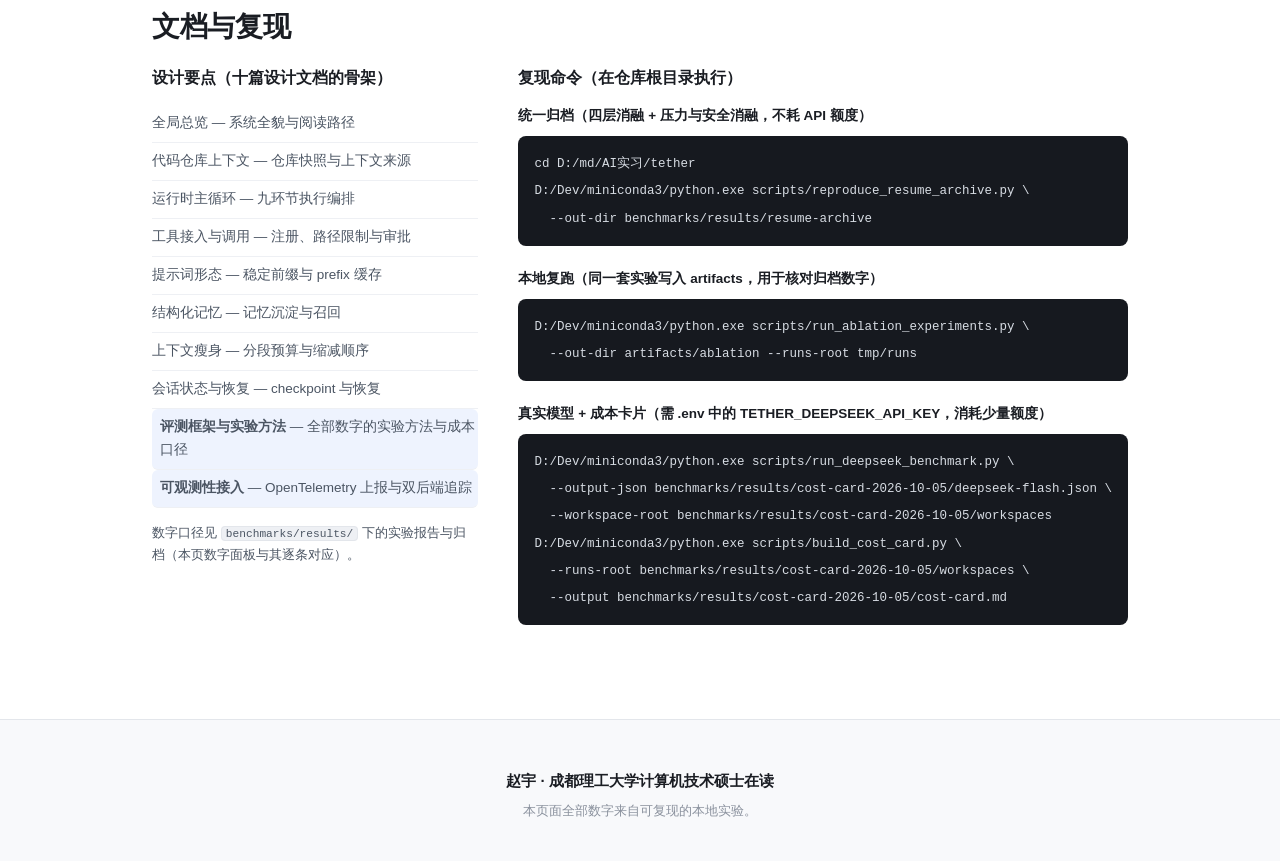
==== commit 54715bd8: "tether demo page" ====
--- a/index.html
+++ b/index.html
@@ -16,6 +16,7 @@
       <a href="#intro">项目介绍</a>
       <a href="#replay">Run 回放</a>
       <a href="#metrics">数字面板</a>
+      <a href="#boundary">边界实测</a>
       <a href="#tracing">追踪截图</a>
       <a href="#docs">文档与复现</a>
     </div>
@@ -163,7 +164,48 @@
   </div>
 </section>
 
-<!-- ============ 4. 追踪截图 ============ -->
+<!-- ============ 4. 边界实测（可点击） ============ -->
+<section class="section" id="boundary">
+  <div class="container">
+    <h2 class="section-title">边界实测：容器沙箱、工具闸口、协议、并发</h2>
+    <p class="section-desc">
+      下面四组面板都可以点击切换。里面的输出是本机真实跑出来的，脚本分别是
+      <code>scripts/sandbox_smoke.py</code>、<code>scripts/mcp_smoke.py</code>、
+      <code>scripts/loadtest_service.py</code>，记录留在 <code>artifacts/</code> 下。
+    </p>
+
+    <div class="panel-block">
+      <h3 class="panel-title">一，容器沙箱：<code>run_shell</code> 换到一次性容器里跑</h3>
+      <div class="tabs" id="sandbox-tabs"></div>
+      <div class="panel-body" id="sandbox-body"></div>
+    </div>
+
+    <div class="panel-block">
+      <h3 class="panel-title">二，工具闸口：点开每个工具，看它要过哪几道检查</h3>
+      <div class="tabs" id="tools-tabs"></div>
+      <div class="panel-body" id="tools-body"></div>
+    </div>
+
+    <div class="panel-block">
+      <h3 class="panel-title">三，MCP 协议：工具发现与五个调用场景</h3>
+      <div class="tabs" id="mcp-tabs"></div>
+      <div class="panel-body" id="mcp-body"></div>
+    </div>
+
+    <div class="panel-block">
+      <h3 class="panel-title">四，并发与缓存：48 个只读请求，切换并发度与缓存开关</h3>
+      <div class="tabs" id="loadtest-tabs"></div>
+      <div class="panel-body" id="loadtest-body"></div>
+    </div>
+
+    <div class="panel-block">
+      <h3 class="panel-title">五，OWASP 过度自主三条对照</h3>
+      <div id="owasp-list"></div>
+    </div>
+  </div>
+</section>
+
+<!-- ============ 5. 追踪截图 ============ -->
 <section class="section" id="tracing">
   <div class="container">
     <h2 class="section-title">可观测性：同一份事件流，两个后端</h2>
@@ -211,7 +253,7 @@
   </div>
 </section>
 
-<!-- ============ 5. 文档与复现入口 ============ -->
+<!-- ============ 6. 文档与复现入口 ============ -->
 <section class="section section-alt" id="docs">
   <div class="container">
     <h2 class="section-title">文档与复现</h2>
@@ -273,5 +315,6 @@
 
 <script src="assets/events.js"></script>
 <script src="assets/app.js"></script>
+<script src="assets/panels.js"></script>
 </body>
 </html>
--- a/assets/style.css
+++ b/assets/style.css
@@ -471,3 +471,45 @@
 .footer { padding: 48px 0 40px; text-align: center; }
 .footer-author { font-size: 15px; font-weight: 600; margin-bottom: 6px; }
 .footer-decl { font-size: 13px; color: var(--text-3); }
+
+/* ---------- 边界实测面板 ---------- */
+.panel-block { margin-top: 34px; }
+.panel-title { font-size: 17px; font-weight: 600; margin-bottom: 14px; }
+.tabs { display: flex; flex-wrap: wrap; gap: 8px; margin-bottom: 16px; }
+.tab {
+  font-family: var(--sans);
+  font-size: 13.5px;
+  color: var(--text-2);
+  background: var(--surface);
+  border: 1px solid var(--border);
+  border-radius: 999px;
+  padding: 6px 14px;
+  cursor: pointer;
+  transition: all 0.15s ease;
+}
+.tab:hover { border-color: var(--accent); color: var(--accent); }
+.tab-active {
+  background: var(--accent);
+  border-color: var(--accent);
+  color: #ffffff;
+}
+.panel-body {
+  background: var(--surface);
+  border: 1px solid var(--border);
+  border-radius: var(--radius);
+  box-shadow: var(--shadow);
+  padding: 18px 20px;
+}
+.panel-body .cmd-block:last-child { margin-bottom: 0; }
+.panel-note { font-size: 13.5px; color: var(--text-2); line-height: 1.7; }
+.panel-list { margin: 0 0 14px 20px; font-size: 13.5px; color: var(--text-2); }
+.panel-list li { margin-bottom: 5px; }
+.owasp-item {
+  background: var(--surface);
+  border: 1px solid var(--border);
+  border-radius: var(--radius);
+  box-shadow: var(--shadow);
+  padding: 16px 20px;
+  margin-bottom: 14px;
+}
+.owasp-item h4 { font-size: 15.5px; margin-bottom: 10px; }
